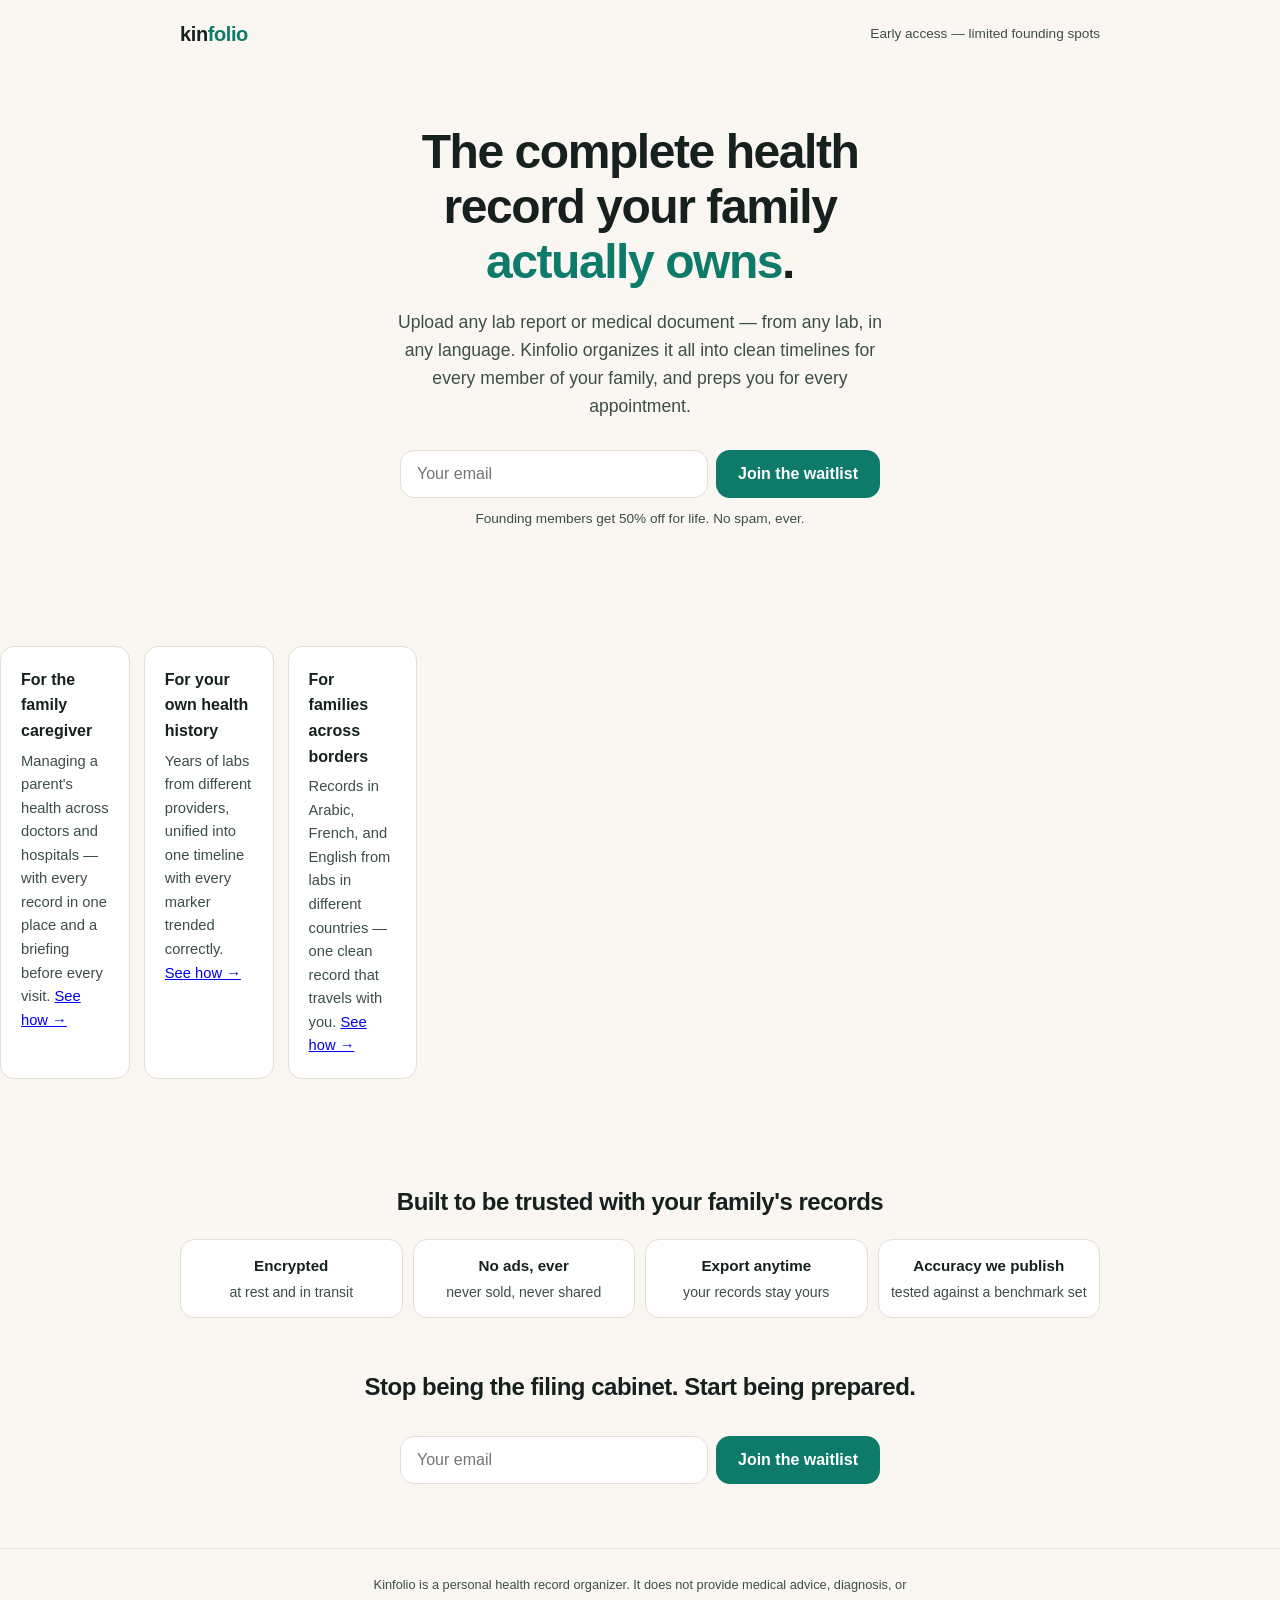
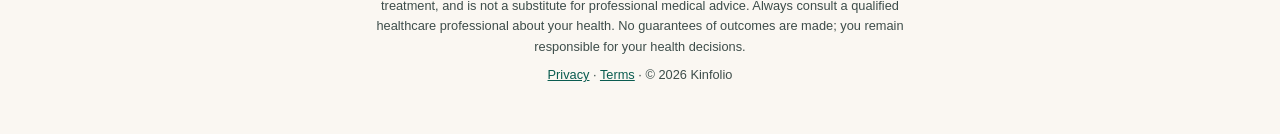
==== index.html @ ed934a29 "feat: Kinfolio validation landing site — 3 framings + owned beacon/waitlist capture Co-Authored-By: " ====
<!DOCTYPE html>
<html lang="en">
<head>
<meta charset="utf-8">
<meta name="viewport" content="width=device-width, initial-scale=1">
<title>Kinfolio — The complete health record your family actually owns</title>
<meta name="description" content="Every lab report, medication, and appointment for your whole family — organized automatically, understood clearly, owned by you.">
<link rel="stylesheet" href="style.css">
</head>
<body data-variant="index">
<header class="site"><div class="wrap">
  <a class="logo" href="index.html">kin<span>folio</span></a>
  <span class="nav-note">Early access — limited founding spots</span>
</div></header>

<section class="hero"><div class="wrap">
  <h1>The complete health record your family <em>actually owns</em>.</h1>
  <p class="sub">Upload any lab report or medical document — from any lab, in any language. Kinfolio organizes it all into clean timelines for every member of your family, and preps you for every appointment.</p>
  <div class="cta-box">
    <form class="cta-form" novalidate>
      <input type="email" required placeholder="Your email">
      <button type="submit">Join the waitlist</button>
    </form>
    <div class="cta-done">You're on the list — we'll be in touch soon.</div>
    <p class="cta-note">Founding members get 50% off for life. No spam, ever.</p>
  </div>
</div></section>

<section class="pains"><div class="wrap pains">
  <div class="pain"><h3>For the family caregiver</h3><p>Managing a parent's health across doctors and hospitals — with every record in one place and a briefing before every visit. <a href="parents.html">See how →</a></p></div>
  <div class="pain"><h3>For your own health history</h3><p>Years of labs from different providers, unified into one timeline with every marker trended correctly. <a href="chronic.html">See how →</a></p></div>
  <div class="pain"><h3>For families across borders</h3><p>Records in Arabic, French, and English from labs in different countries — one clean record that travels with you. <a href="global.html">See how →</a></p></div>
</div></section>

<section class="trust"><div class="wrap">
  <h2>Built to be trusted with your family's records</h2>
  <ul>
    <li><b>Encrypted</b>at rest and in transit</li>
    <li><b>No ads, ever</b>never sold, never shared</li>
    <li><b>Export anytime</b>your records stay yours</li>
    <li><b>Accuracy we publish</b>tested against a benchmark set</li>
  </ul>
</div></section>

<section class="final-cta"><div class="wrap">
  <h2>Stop being the filing cabinet. Start being prepared.</h2>
  <div class="cta-box">
    <form class="cta-form" novalidate>
      <input type="email" required placeholder="Your email">
      <button type="submit">Join the waitlist</button>
    </form>
    <div class="cta-done">You're on the list — we'll be in touch soon.</div>
  </div>
</div></section>

<footer class="site"><div class="wrap">
  <p>Kinfolio is a personal health record organizer. It does not provide medical advice, diagnosis, or treatment, and is not a substitute for professional medical advice. Always consult a qualified healthcare professional about your health. No guarantees of outcomes are made; you remain responsible for your health decisions.</p>
  <p><a href="https://tonic.karamarc.com/privacy">Privacy</a> · <a href="https://tonic.karamarc.com/terms">Terms</a> · © 2026 Kinfolio</p>
</div></footer>
<script src="app.js"></script>
</body>
</html>
---- style.css ----
/* Kinfolio landing — shared styles. System fonts, no external assets. */
:root {
  --ink: #16211f;
  --ink-soft: #3d4d4a;
  --cream: #faf7f2;
  --card: #ffffff;
  --accent: #0e7a6a;
  --accent-deep: #0a5c50;
  --line: #e4ded3;
  --radius: 14px;
}
* { box-sizing: border-box; margin: 0; padding: 0; }
html { scroll-behavior: smooth; }
body {
  font-family: -apple-system, BlinkMacSystemFont, "Segoe UI", Roboto, "Helvetica Neue", Arial, sans-serif;
  background: var(--cream);
  color: var(--ink);
  line-height: 1.6;
  -webkit-font-smoothing: antialiased;
}
.wrap { max-width: 960px; margin: 0 auto; padding: 0 20px; }
header.site { padding: 18px 0; }
header.site .wrap { display: flex; align-items: center; justify-content: space-between; }
.logo { font-weight: 800; font-size: 1.25rem; letter-spacing: -0.02em; color: var(--ink); text-decoration: none; }
.logo span { color: var(--accent); }
.nav-note { font-size: 0.85rem; color: var(--ink-soft); }

.hero { padding: 56px 0 40px; text-align: center; }
.hero h1 { font-size: clamp(1.9rem, 4.6vw, 3rem); line-height: 1.15; letter-spacing: -0.03em; font-weight: 800; max-width: 21ch; margin: 0 auto; }
.hero h1 em { color: var(--accent); font-style: normal; }
.hero .sub { margin: 18px auto 0; max-width: 52ch; color: var(--ink-soft); font-size: 1.1rem; }
.hero .ar { display: block; margin-top: 10px; font-size: 1.15rem; color: var(--accent-deep); direction: rtl; }

.cta-box { margin: 30px auto 8px; max-width: 480px; }
.cta-form { display: flex; gap: 8px; }
.cta-form input[type="email"] {
  flex: 1; padding: 14px 16px; font-size: 1rem; border: 1px solid var(--line);
  border-radius: var(--radius); background: var(--card); color: var(--ink); min-width: 0;
}
.cta-form button {
  padding: 14px 22px; font-size: 1rem; font-weight: 700; border: 0; cursor: pointer;
  border-radius: var(--radius); background: var(--accent); color: #fff; white-space: nowrap;
}
.cta-form button:hover { background: var(--accent-deep); }
.cta-note { margin-top: 10px; font-size: 0.85rem; color: var(--ink-soft); }
.cta-done { display: none; padding: 14px; border-radius: var(--radius); background: #e8f4f1; color: var(--accent-deep); font-weight: 600; }

.pains { padding: 34px 0; display: grid; gap: 14px; grid-template-columns: repeat(3, 1fr); }
.pain { background: var(--card); border: 1px solid var(--line); border-radius: var(--radius); padding: 20px; }
.pain h3 { font-size: 1rem; margin-bottom: 6px; }
.pain p { font-size: 0.92rem; color: var(--ink-soft); }

.steps { padding: 30px 0 8px; }
.steps h2, .trust h2, .faq h2 { font-size: 1.5rem; letter-spacing: -0.02em; margin-bottom: 18px; text-align: center; }
.steps ol { list-style: none; display: grid; gap: 14px; grid-template-columns: repeat(3, 1fr); counter-reset: s; }
.steps li { background: var(--card); border: 1px solid var(--line); border-radius: var(--radius); padding: 20px; counter-increment: s; }
.steps li::before { content: counter(s); display: inline-flex; width: 28px; height: 28px; align-items: center; justify-content: center; border-radius: 50%; background: var(--accent); color: #fff; font-weight: 700; margin-bottom: 10px; }
.steps li strong { display: block; margin-bottom: 4px; }
.steps li span { font-size: 0.92rem; color: var(--ink-soft); }

.trust { padding: 36px 0 10px; }
.trust ul { display: grid; gap: 10px; grid-template-columns: repeat(4, 1fr); list-style: none; text-align: center; }
.trust li { background: var(--card); border: 1px solid var(--line); border-radius: var(--radius); padding: 14px 10px; font-size: 0.88rem; color: var(--ink-soft); }
.trust li b { display: block; color: var(--ink); font-size: 0.95rem; margin-bottom: 2px; }

.faq { padding: 36px 0 8px; max-width: 720px; margin: 0 auto; }
.faq details { background: var(--card); border: 1px solid var(--line); border-radius: var(--radius); padding: 14px 18px; margin-bottom: 10px; }
.faq summary { font-weight: 600; cursor: pointer; }
.faq p { margin-top: 8px; font-size: 0.95rem; color: var(--ink-soft); }

.final-cta { padding: 40px 0 56px; text-align: center; }
.final-cta h2 { font-size: 1.5rem; margin-bottom: 16px; letter-spacing: -0.02em; }

footer.site { border-top: 1px solid var(--line); padding: 26px 0 40px; font-size: 0.8rem; color: var(--ink-soft); }
footer.site p { max-width: 76ch; margin: 0 auto 8px; text-align: center; }
footer.site a { color: var(--accent-deep); }

@media (max-width: 720px) {
  .pains, .steps ol { grid-template-columns: 1fr; }
  .trust ul { grid-template-columns: repeat(2, 1fr); }
  .cta-form { flex-direction: column; }
}
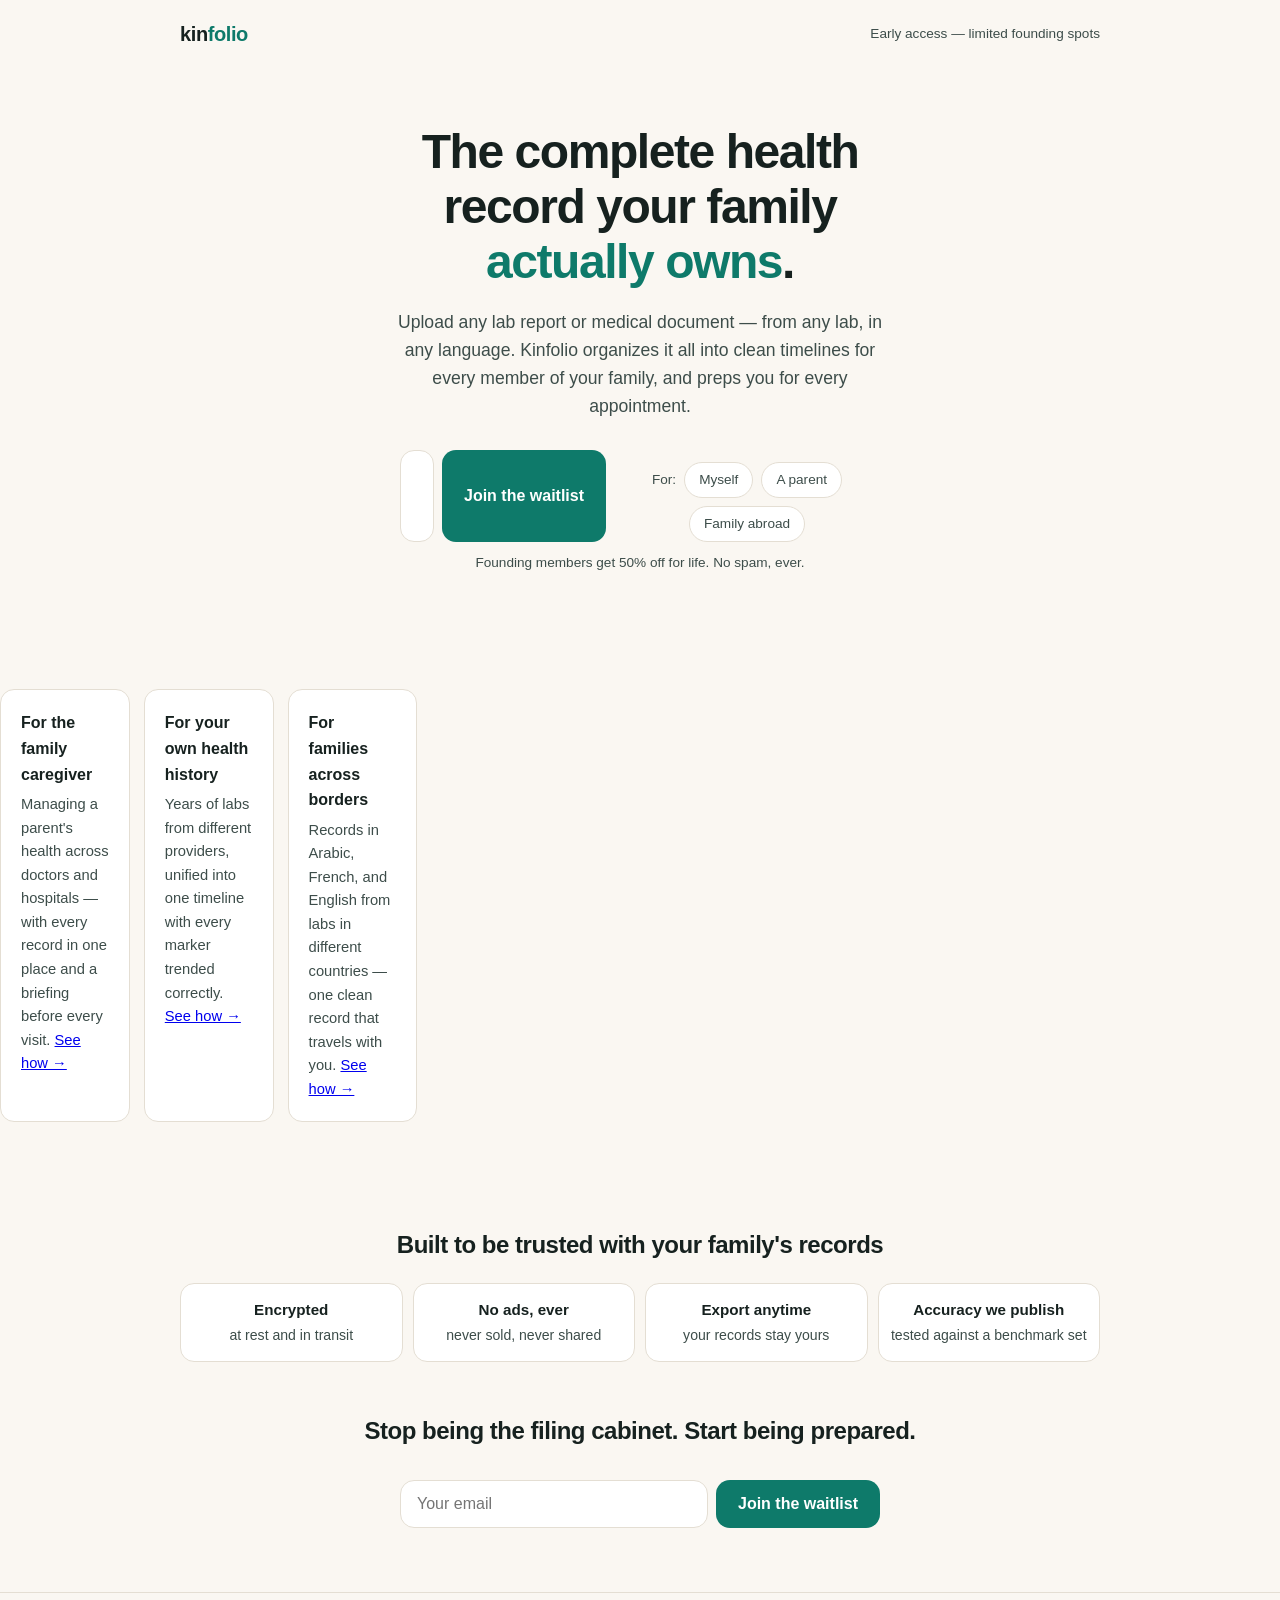
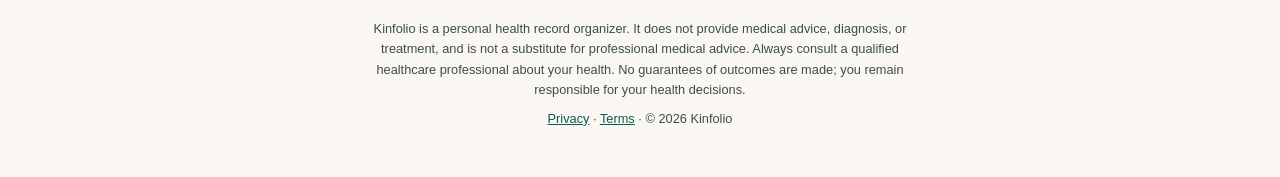
==== commit 24bd95df: "feat: optional who-is-this-for chips on hero waitlist form Co-Authored-By: Claude Fable 5 <noreply@a" ====
--- a/index.html
+++ b/index.html
@@ -20,7 +20,13 @@
     <form class="cta-form" novalidate>
       <input type="email" required placeholder="Your email">
       <button type="submit">Join the waitlist</button>
-    </form>
+          <div class="who-row" role="radiogroup" aria-label="Who is this for?">
+        <span class="who-label">For:</span>
+        <label class="chip"><input type="radio" name="kf-who" value="myself"><span>Myself</span></label>
+        <label class="chip"><input type="radio" name="kf-who" value="parent"><span>A parent</span></label>
+        <label class="chip"><input type="radio" name="kf-who" value="family-abroad"><span>Family abroad</span></label>
+      </div>
+</form>
     <div class="cta-done">You're on the list — we'll be in touch soon.</div>
     <p class="cta-note">Founding members get 50% off for life. No spam, ever.</p>
   </div>
--- a/style.css
+++ b/style.css
@@ -80,3 +80,9 @@
   .trust ul { grid-template-columns: repeat(2, 1fr); }
   .cta-form { flex-direction: column; }
 }
+
+.who-row { display: flex; gap: 8px; align-items: center; justify-content: center; margin-top: 12px; flex-wrap: wrap; width: 100%; }
+.who-label { font-size: 0.85rem; color: var(--ink-soft); }
+.chip input { position: absolute; opacity: 0; }
+.chip span { display: inline-block; padding: 6px 14px; border: 1px solid var(--line); border-radius: 999px; background: var(--card); font-size: 0.85rem; color: var(--ink-soft); cursor: pointer; }
+.chip input:checked + span { background: var(--accent); border-color: var(--accent); color: #fff; }
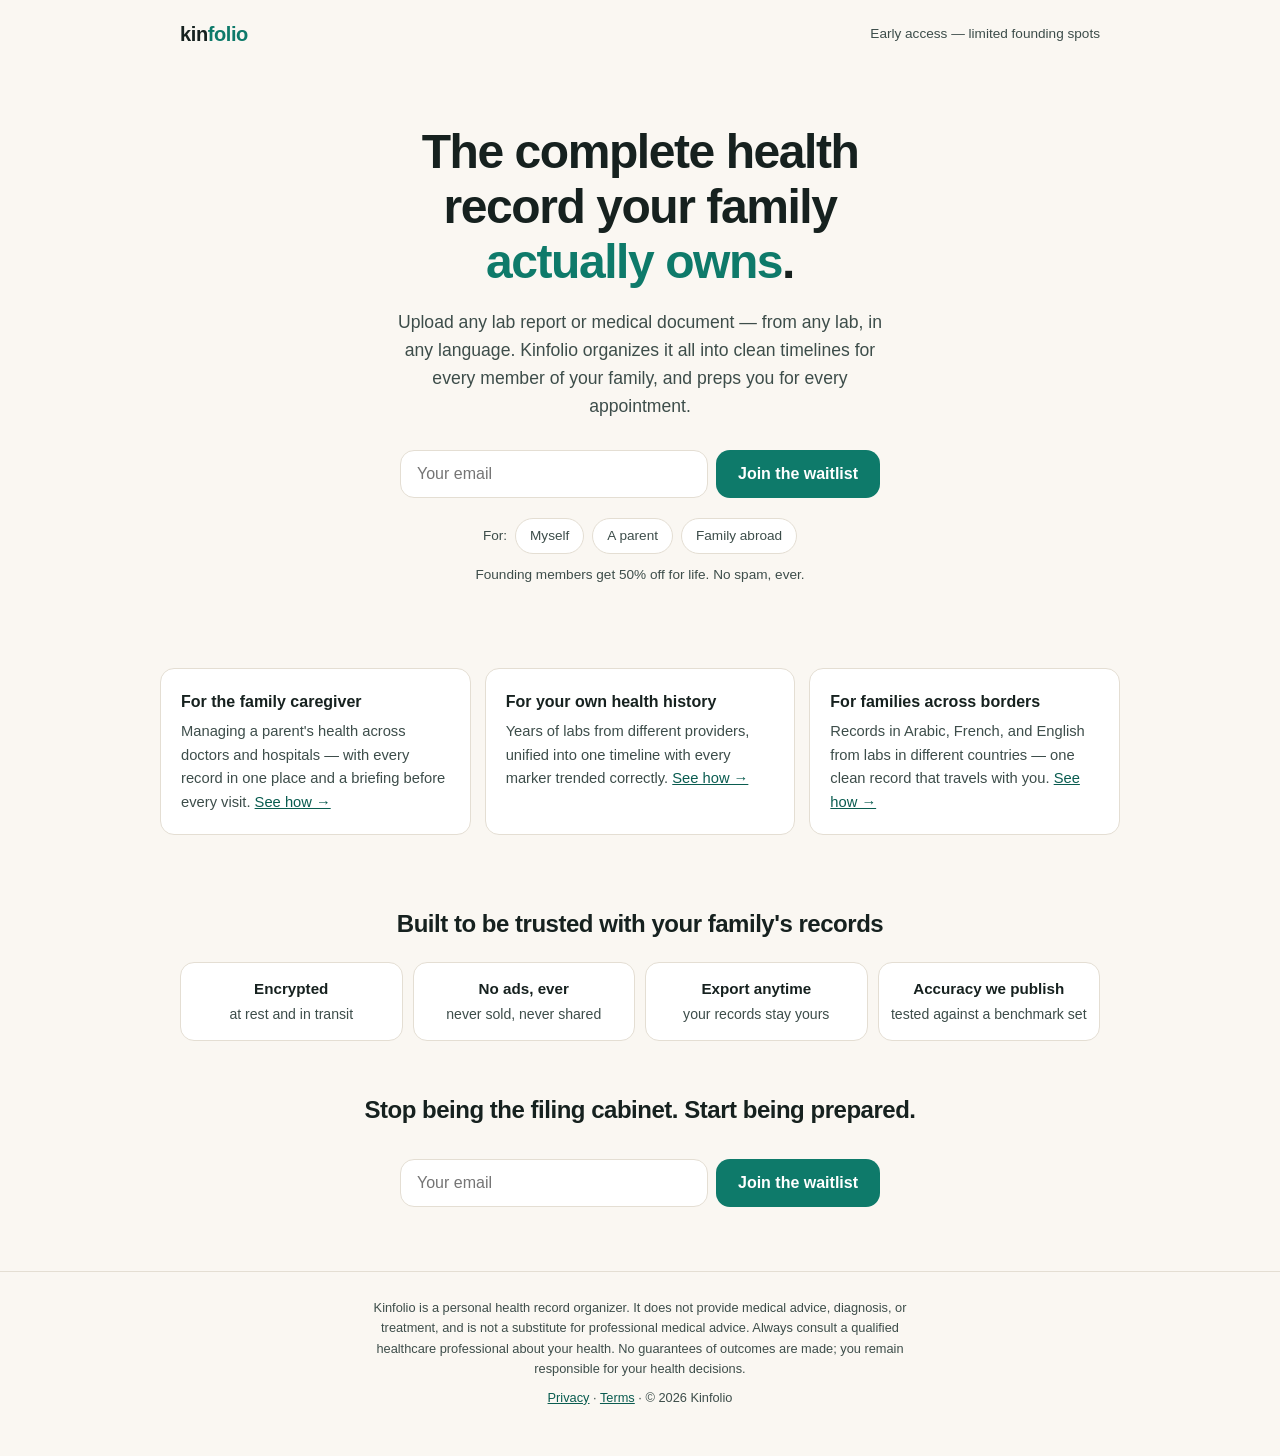
==== commit c8e7686d: "fix: pains grid was nested inside itself (duplicate class on section) — cards squeezed into 1/3 widt" ====
--- a/index.html
+++ b/index.html
@@ -32,7 +32,7 @@
   </div>
 </div></section>
 
-<section class="pains"><div class="wrap pains">
+<section><div class="wrap pains">
   <div class="pain"><h3>For the family caregiver</h3><p>Managing a parent's health across doctors and hospitals — with every record in one place and a briefing before every visit. <a href="parents.html">See how →</a></p></div>
   <div class="pain"><h3>For your own health history</h3><p>Years of labs from different providers, unified into one timeline with every marker trended correctly. <a href="chronic.html">See how →</a></p></div>
   <div class="pain"><h3>For families across borders</h3><p>Records in Arabic, French, and English from labs in different countries — one clean record that travels with you. <a href="global.html">See how →</a></p></div>
--- a/style.css
+++ b/style.css
@@ -32,7 +32,7 @@
 .hero .ar { display: block; margin-top: 10px; font-size: 1.15rem; color: var(--accent-deep); direction: rtl; }
 
 .cta-box { margin: 30px auto 8px; max-width: 480px; }
-.cta-form { display: flex; gap: 8px; }
+.cta-form { display: flex; gap: 8px; flex-wrap: wrap; }
 .cta-form input[type="email"] {
   flex: 1; padding: 14px 16px; font-size: 1rem; border: 1px solid var(--line);
   border-radius: var(--radius); background: var(--card); color: var(--ink); min-width: 0;
@@ -86,3 +86,4 @@
 .chip input { position: absolute; opacity: 0; }
 .chip span { display: inline-block; padding: 6px 14px; border: 1px solid var(--line); border-radius: 999px; background: var(--card); font-size: 0.85rem; color: var(--ink-soft); cursor: pointer; }
 .chip input:checked + span { background: var(--accent); border-color: var(--accent); color: #fff; }
+.pain a { color: var(--accent-deep); }
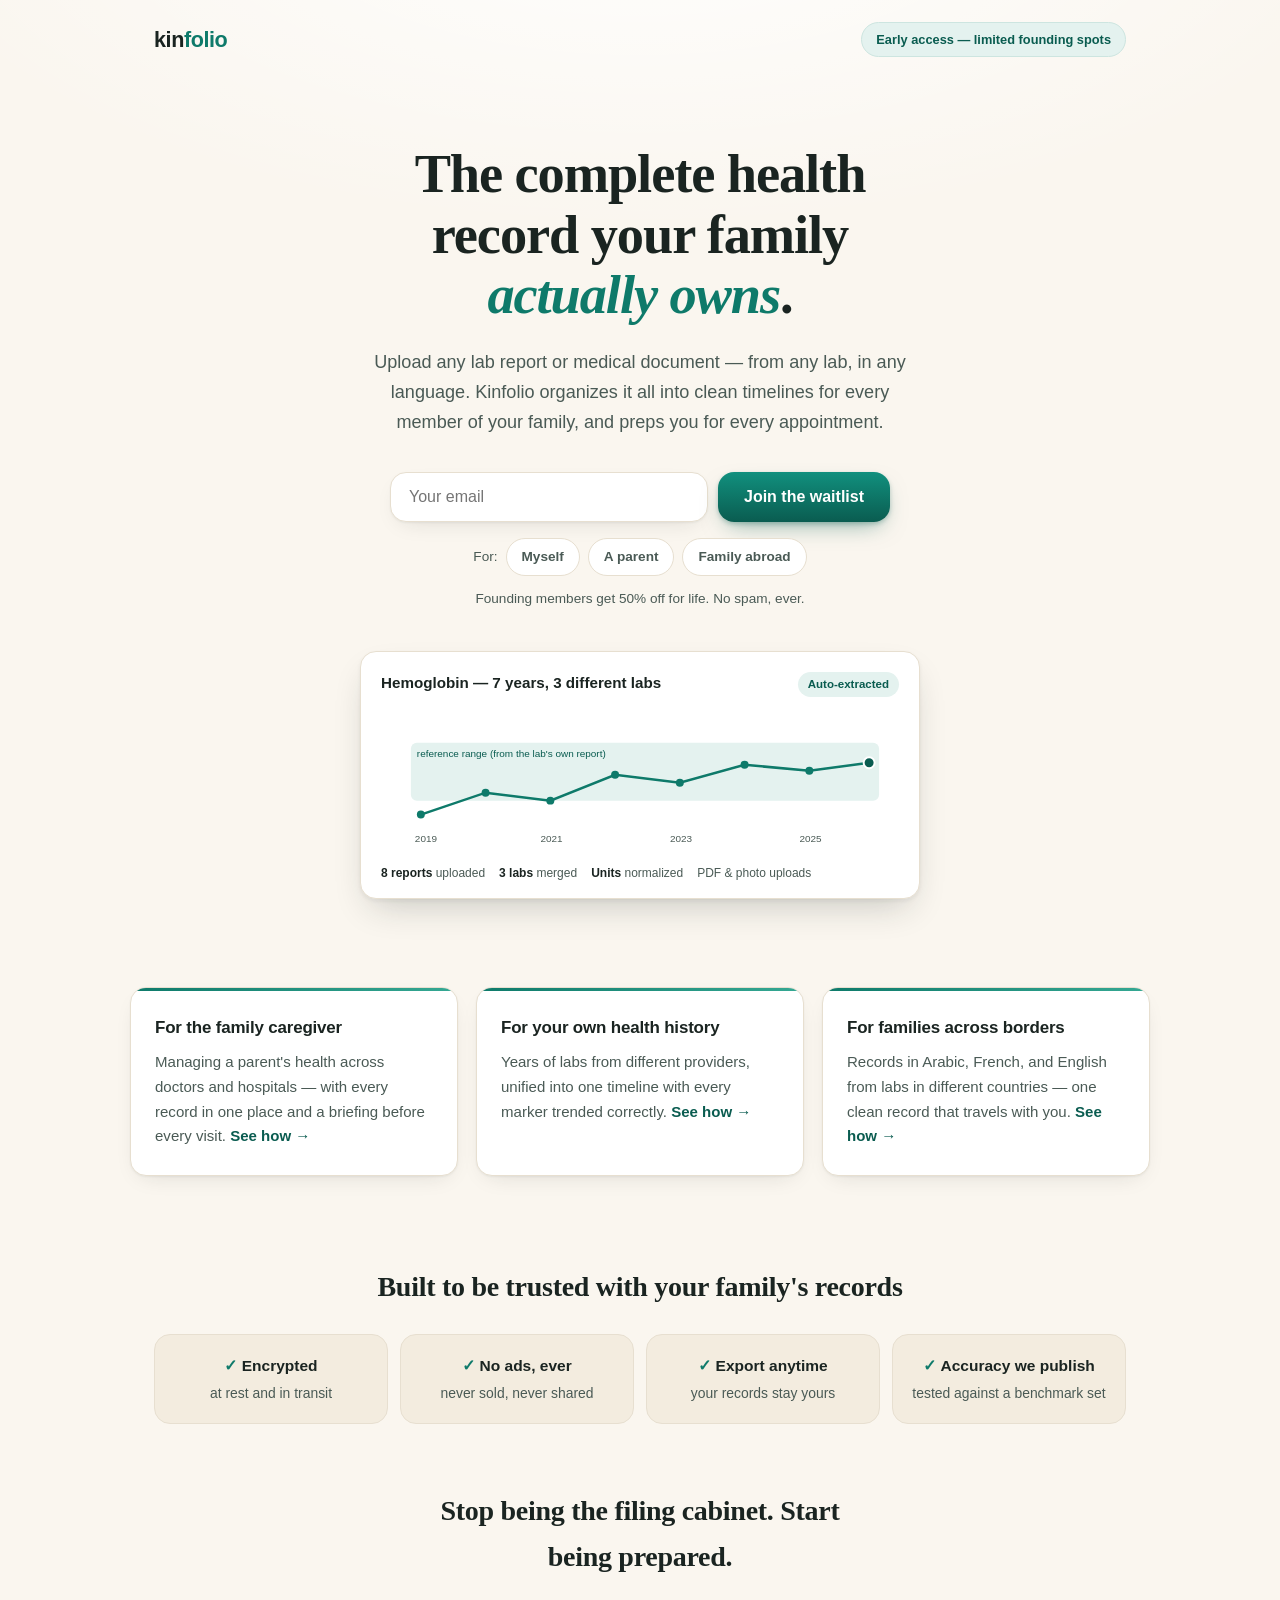
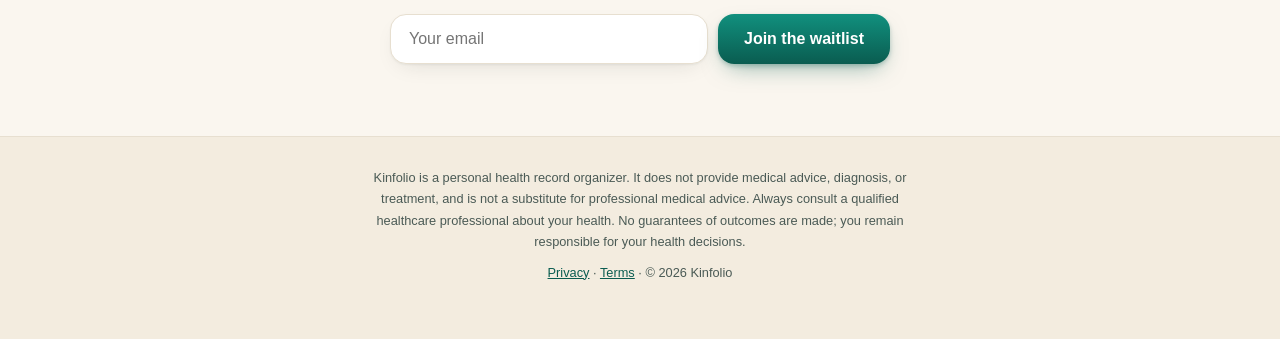
==== commit e86478c5: "feat: design polish — editorial serif display, card depth/hover, gradient CTA, hero trend-chart mock" ====
--- a/index.html
+++ b/index.html
@@ -30,6 +30,23 @@
     <div class="cta-done">You're on the list — we'll be in touch soon.</div>
     <p class="cta-note">Founding members get 50% off for life. No spam, ever.</p>
   </div>
+  <figure class="mock" aria-label="Example: a lab marker trended over time">
+    <div class="mock-head"><span class="mock-title">Hemoglobin — 7 years, 3 different labs</span><span class="mock-tag">Auto-extracted</span></div>
+    <svg viewBox="0 0 520 150" role="img" aria-hidden="true">
+      <rect x="30" y="38" width="470" height="58" rx="6" fill="#e4f2ef"/>
+      <text x="36" y="52" font-size="10" fill="#0a5c50">reference range (from the lab's own report)</text>
+      <polyline points="40,110 105,88 170,96 235,70 300,78 365,60 430,66 490,58" fill="none" stroke="#0e7a6a" stroke-width="2.5" stroke-linecap="round"/>
+      <g fill="#0e7a6a">
+        <circle cx="40" cy="110" r="4"/><circle cx="105" cy="88" r="4"/><circle cx="170" cy="96" r="4"/><circle cx="235" cy="70" r="4"/><circle cx="300" cy="78" r="4"/><circle cx="365" cy="60" r="4"/><circle cx="430" cy="66" r="4"/>
+      </g>
+      <circle cx="490" cy="58" r="5.5" fill="#0a5c50" stroke="#fff" stroke-width="2"/>
+      <g font-size="10" fill="#4a5a55">
+        <text x="34" y="138">2019</text><text x="160" y="138">2021</text><text x="290" y="138">2023</text><text x="420" y="138">2025</text>
+      </g>
+    </svg>
+    <figcaption class="mock-foot"><span><b>8 reports</b> uploaded</span><span><b>3 labs</b> merged</span><span><b>Units</b> normalized</span><span>PDF &amp; photo uploads</span></figcaption>
+  </figure>
+
 </div></section>
 
 <section><div class="wrap pains">
--- a/style.css
+++ b/style.css
@@ -1,89 +1,167 @@
 /* Kinfolio landing — shared styles. System fonts, no external assets. */
 :root {
-  --ink: #16211f;
-  --ink-soft: #3d4d4a;
-  --cream: #faf7f2;
+  --ink: #1a2421;
+  --ink-soft: #4a5a55;
+  --cream: #faf6ef;
+  --cream-deep: #f3ecdf;
   --card: #ffffff;
   --accent: #0e7a6a;
   --accent-deep: #0a5c50;
-  --line: #e4ded3;
-  --radius: 14px;
+  --accent-soft: #e4f2ef;
+  --gold: #c9a227;
+  --line: #e7dfd0;
+  --radius: 16px;
+  --shadow: 0 1px 2px rgba(26, 36, 33, 0.05), 0 8px 24px -12px rgba(26, 36, 33, 0.18);
+  --shadow-lift: 0 2px 4px rgba(26, 36, 33, 0.06), 0 16px 36px -12px rgba(26, 36, 33, 0.24);
 }
 * { box-sizing: border-box; margin: 0; padding: 0; }
 html { scroll-behavior: smooth; }
 body {
   font-family: -apple-system, BlinkMacSystemFont, "Segoe UI", Roboto, "Helvetica Neue", Arial, sans-serif;
-  background: var(--cream);
+  background:
+    radial-gradient(1100px 500px at 50% -120px, #ffffff 0%, rgba(255,255,255,0) 70%),
+    var(--cream);
   color: var(--ink);
-  line-height: 1.6;
+  line-height: 1.65;
   -webkit-font-smoothing: antialiased;
 }
-.wrap { max-width: 960px; margin: 0 auto; padding: 0 20px; }
-header.site { padding: 18px 0; }
-header.site .wrap { display: flex; align-items: center; justify-content: space-between; }
-.logo { font-weight: 800; font-size: 1.25rem; letter-spacing: -0.02em; color: var(--ink); text-decoration: none; }
+.wrap { max-width: 1020px; margin: 0 auto; padding: 0 24px; }
+
+/* ---------- header ---------- */
+header.site { padding: 22px 0; }
+header.site .wrap { display: flex; align-items: center; justify-content: space-between; gap: 12px; }
+.logo { font-weight: 800; font-size: 1.35rem; letter-spacing: -0.02em; color: var(--ink); text-decoration: none; }
 .logo span { color: var(--accent); }
-.nav-note { font-size: 0.85rem; color: var(--ink-soft); }
+.nav-note {
+  font-size: 0.8rem; font-weight: 600; color: var(--accent-deep);
+  background: var(--accent-soft); border: 1px solid #cde5e0;
+  padding: 6px 14px; border-radius: 999px; white-space: nowrap;
+}
 
-.hero { padding: 56px 0 40px; text-align: center; }
-.hero h1 { font-size: clamp(1.9rem, 4.6vw, 3rem); line-height: 1.15; letter-spacing: -0.03em; font-weight: 800; max-width: 21ch; margin: 0 auto; }
-.hero h1 em { color: var(--accent); font-style: normal; }
-.hero .sub { margin: 18px auto 0; max-width: 52ch; color: var(--ink-soft); font-size: 1.1rem; }
-.hero .ar { display: block; margin-top: 10px; font-size: 1.15rem; color: var(--accent-deep); direction: rtl; }
+/* ---------- hero ---------- */
+.hero { padding: 64px 0 44px; text-align: center; }
+.hero h1 {
+  font-family: ui-serif, Georgia, "Times New Roman", serif;
+  font-size: clamp(2.1rem, 5vw, 3.4rem);
+  line-height: 1.12; letter-spacing: -0.02em; font-weight: 700;
+  max-width: 22ch; margin: 0 auto;
+}
+.hero h1 em { color: var(--accent); font-style: italic; }
+.hero .sub { margin: 22px auto 0; max-width: 54ch; color: var(--ink-soft); font-size: 1.13rem; }
+.hero .ar { display: block; margin-top: 12px; font-size: 1.2rem; color: var(--accent-deep); direction: rtl; font-weight: 600; }
 
-.cta-box { margin: 30px auto 8px; max-width: 480px; }
-.cta-form { display: flex; gap: 8px; flex-wrap: wrap; }
+/* hero product mock */
+.mock { max-width: 560px; margin: 40px auto 0; background: var(--card); border: 1px solid var(--line); border-radius: var(--radius); box-shadow: var(--shadow-lift); padding: 18px 20px 14px; text-align: left; }
+.mock-head { display: flex; justify-content: space-between; align-items: baseline; margin-bottom: 8px; }
+.mock-title { font-weight: 700; font-size: 0.95rem; }
+.mock-tag { font-size: 0.72rem; font-weight: 700; color: var(--accent-deep); background: var(--accent-soft); padding: 3px 10px; border-radius: 999px; }
+.mock svg { width: 100%; height: auto; display: block; }
+.mock-foot { display: flex; gap: 14px; margin-top: 10px; font-size: 0.75rem; color: var(--ink-soft); flex-wrap: wrap; }
+.mock-foot b { color: var(--ink); font-weight: 600; }
+
+/* ---------- CTA ---------- */
+.cta-box { margin: 34px auto 8px; max-width: 500px; }
+.cta-form { display: flex; gap: 10px; flex-wrap: wrap; }
 .cta-form input[type="email"] {
-  flex: 1; padding: 14px 16px; font-size: 1rem; border: 1px solid var(--line);
+  flex: 1; padding: 15px 18px; font-size: 1rem; border: 1.5px solid var(--line);
   border-radius: var(--radius); background: var(--card); color: var(--ink); min-width: 0;
+  box-shadow: var(--shadow); transition: border-color 0.15s ease;
 }
+.cta-form input[type="email"]:focus { outline: none; border-color: var(--accent); }
 .cta-form button {
-  padding: 14px 22px; font-size: 1rem; font-weight: 700; border: 0; cursor: pointer;
-  border-radius: var(--radius); background: var(--accent); color: #fff; white-space: nowrap;
+  padding: 15px 26px; font-size: 1rem; font-weight: 700; border: 0; cursor: pointer;
+  border-radius: var(--radius); color: #fff; white-space: nowrap;
+  background: linear-gradient(180deg, #11907e 0%, var(--accent-deep) 100%);
+  box-shadow: 0 2px 4px rgba(10, 92, 80, 0.25), 0 10px 24px -10px rgba(10, 92, 80, 0.55);
+  transition: transform 0.12s ease, box-shadow 0.12s ease;
 }
-.cta-form button:hover { background: var(--accent-deep); }
-.cta-note { margin-top: 10px; font-size: 0.85rem; color: var(--ink-soft); }
-.cta-done { display: none; padding: 14px; border-radius: var(--radius); background: #e8f4f1; color: var(--accent-deep); font-weight: 600; }
+.cta-form button:hover { transform: translateY(-1px); box-shadow: 0 4px 8px rgba(10, 92, 80, 0.28), 0 14px 30px -10px rgba(10, 92, 80, 0.6); }
+.cta-form button:active { transform: translateY(0); }
+.cta-note { margin-top: 12px; font-size: 0.85rem; color: var(--ink-soft); }
+.cta-done { display: none; padding: 16px; border-radius: var(--radius); background: var(--accent-soft); border: 1px solid #cde5e0; color: var(--accent-deep); font-weight: 600; }
 
-.pains { padding: 34px 0; display: grid; gap: 14px; grid-template-columns: repeat(3, 1fr); }
-.pain { background: var(--card); border: 1px solid var(--line); border-radius: var(--radius); padding: 20px; }
-.pain h3 { font-size: 1rem; margin-bottom: 6px; }
-.pain p { font-size: 0.92rem; color: var(--ink-soft); }
+.who-row { display: flex; gap: 8px; align-items: center; justify-content: center; margin-top: 6px; flex-wrap: wrap; width: 100%; }
+.who-label { font-size: 0.85rem; color: var(--ink-soft); }
+.chip input { position: absolute; opacity: 0; }
+.chip span {
+  display: inline-block; padding: 7px 15px; border: 1.5px solid var(--line); border-radius: 999px;
+  background: var(--card); font-size: 0.85rem; font-weight: 600; color: var(--ink-soft); cursor: pointer;
+  transition: all 0.12s ease;
+}
+.chip span:hover { border-color: var(--accent); color: var(--accent-deep); }
+.chip input:checked + span { background: var(--accent); border-color: var(--accent); color: #fff; }
+.chip input:focus-visible + span { outline: 2px solid var(--accent); outline-offset: 2px; }
 
-.steps { padding: 30px 0 8px; }
-.steps h2, .trust h2, .faq h2 { font-size: 1.5rem; letter-spacing: -0.02em; margin-bottom: 18px; text-align: center; }
-.steps ol { list-style: none; display: grid; gap: 14px; grid-template-columns: repeat(3, 1fr); counter-reset: s; }
-.steps li { background: var(--card); border: 1px solid var(--line); border-radius: var(--radius); padding: 20px; counter-increment: s; }
-.steps li::before { content: counter(s); display: inline-flex; width: 28px; height: 28px; align-items: center; justify-content: center; border-radius: 50%; background: var(--accent); color: #fff; font-weight: 700; margin-bottom: 10px; }
-.steps li strong { display: block; margin-bottom: 4px; }
-.steps li span { font-size: 0.92rem; color: var(--ink-soft); }
+/* ---------- pain cards ---------- */
+.pains { padding: 44px 0; display: grid; gap: 18px; grid-template-columns: repeat(3, 1fr); }
+.pain {
+  background: var(--card); border: 1px solid var(--line); border-radius: var(--radius);
+  padding: 26px 24px; box-shadow: var(--shadow); position: relative; overflow: hidden;
+  transition: transform 0.15s ease, box-shadow 0.15s ease;
+}
+.pain::before { content: ""; position: absolute; top: 0; left: 0; right: 0; height: 3px; background: linear-gradient(90deg, var(--accent), #35a893); }
+.pain:hover { transform: translateY(-2px); box-shadow: var(--shadow-lift); }
+.pain h3 { font-size: 1.06rem; margin-bottom: 8px; letter-spacing: -0.01em; }
+.pain p { font-size: 0.94rem; color: var(--ink-soft); }
+.pain a { color: var(--accent-deep); font-weight: 600; text-decoration: none; }
+.pain a:hover { text-decoration: underline; }
 
-.trust { padding: 36px 0 10px; }
-.trust ul { display: grid; gap: 10px; grid-template-columns: repeat(4, 1fr); list-style: none; text-align: center; }
-.trust li { background: var(--card); border: 1px solid var(--line); border-radius: var(--radius); padding: 14px 10px; font-size: 0.88rem; color: var(--ink-soft); }
-.trust li b { display: block; color: var(--ink); font-size: 0.95rem; margin-bottom: 2px; }
+/* ---------- steps ---------- */
+.steps { padding: 36px 0 10px; }
+.steps h2, .trust h2, .faq h2 {
+  font-family: ui-serif, Georgia, "Times New Roman", serif;
+  font-size: 1.75rem; letter-spacing: -0.01em; margin-bottom: 24px; text-align: center; font-weight: 700;
+}
+.steps ol { list-style: none; display: grid; gap: 18px; grid-template-columns: repeat(3, 1fr); counter-reset: s; }
+.steps li {
+  background: var(--card); border: 1px solid var(--line); border-radius: var(--radius);
+  padding: 26px 24px; counter-increment: s; box-shadow: var(--shadow);
+}
+.steps li::before {
+  content: counter(s); display: inline-flex; width: 32px; height: 32px; align-items: center; justify-content: center;
+  border-radius: 50%; background: linear-gradient(180deg, #11907e, var(--accent-deep)); color: #fff; font-weight: 700; margin-bottom: 12px;
+  box-shadow: 0 4px 10px -3px rgba(10, 92, 80, 0.5);
+}
+.steps li strong { display: block; margin-bottom: 5px; font-size: 1.02rem; }
+.steps li span { font-size: 0.94rem; color: var(--ink-soft); }
 
-.faq { padding: 36px 0 8px; max-width: 720px; margin: 0 auto; }
-.faq details { background: var(--card); border: 1px solid var(--line); border-radius: var(--radius); padding: 14px 18px; margin-bottom: 10px; }
-.faq summary { font-weight: 600; cursor: pointer; }
-.faq p { margin-top: 8px; font-size: 0.95rem; color: var(--ink-soft); }
+/* ---------- trust ---------- */
+.trust { padding: 44px 0 12px; }
+.trust ul { display: grid; gap: 12px; grid-template-columns: repeat(4, 1fr); list-style: none; text-align: center; }
+.trust li {
+  background: var(--cream-deep); border: 1px solid var(--line); border-radius: var(--radius);
+  padding: 18px 12px; font-size: 0.87rem; color: var(--ink-soft);
+}
+.trust li b { display: block; color: var(--ink); font-size: 0.97rem; margin-bottom: 3px; }
+.trust li b::before { content: "✓  "; color: var(--accent); font-weight: 800; }
 
-.final-cta { padding: 40px 0 56px; text-align: center; }
-.final-cta h2 { font-size: 1.5rem; margin-bottom: 16px; letter-spacing: -0.02em; }
+/* ---------- faq ---------- */
+.faq { padding: 44px 0 10px; max-width: 760px; margin: 0 auto; }
+.faq details {
+  background: var(--card); border: 1px solid var(--line); border-radius: var(--radius);
+  padding: 16px 20px; margin-bottom: 12px; box-shadow: var(--shadow);
+}
+.faq summary { font-weight: 650; cursor: pointer; }
+.faq summary::marker { color: var(--accent); }
+.faq p { margin-top: 10px; font-size: 0.96rem; color: var(--ink-soft); }
 
-footer.site { border-top: 1px solid var(--line); padding: 26px 0 40px; font-size: 0.8rem; color: var(--ink-soft); }
-footer.site p { max-width: 76ch; margin: 0 auto 8px; text-align: center; }
+/* ---------- final CTA ---------- */
+.final-cta { padding: 52px 0 64px; text-align: center; }
+.final-cta h2 {
+  font-family: ui-serif, Georgia, "Times New Roman", serif;
+  font-size: 1.75rem; margin-bottom: 20px; letter-spacing: -0.01em; font-weight: 700;
+  max-width: 30ch; margin-left: auto; margin-right: auto;
+}
+
+/* ---------- footer ---------- */
+footer.site { border-top: 1px solid var(--line); padding: 30px 0 46px; font-size: 0.8rem; color: var(--ink-soft); background: var(--cream-deep); }
+footer.site p { max-width: 78ch; margin: 0 auto 10px; text-align: center; }
 footer.site a { color: var(--accent-deep); }
 
-@media (max-width: 720px) {
+@media (max-width: 760px) {
   .pains, .steps ol { grid-template-columns: 1fr; }
   .trust ul { grid-template-columns: repeat(2, 1fr); }
   .cta-form { flex-direction: column; }
+  .hero { padding: 44px 0 36px; }
+  .nav-note { display: none; }
 }
-
-.who-row { display: flex; gap: 8px; align-items: center; justify-content: center; margin-top: 12px; flex-wrap: wrap; width: 100%; }
-.who-label { font-size: 0.85rem; color: var(--ink-soft); }
-.chip input { position: absolute; opacity: 0; }
-.chip span { display: inline-block; padding: 6px 14px; border: 1px solid var(--line); border-radius: 999px; background: var(--card); font-size: 0.85rem; color: var(--ink-soft); cursor: pointer; }
-.chip input:checked + span { background: var(--accent); border-color: var(--accent); color: #fff; }
-.pain a { color: var(--accent-deep); }
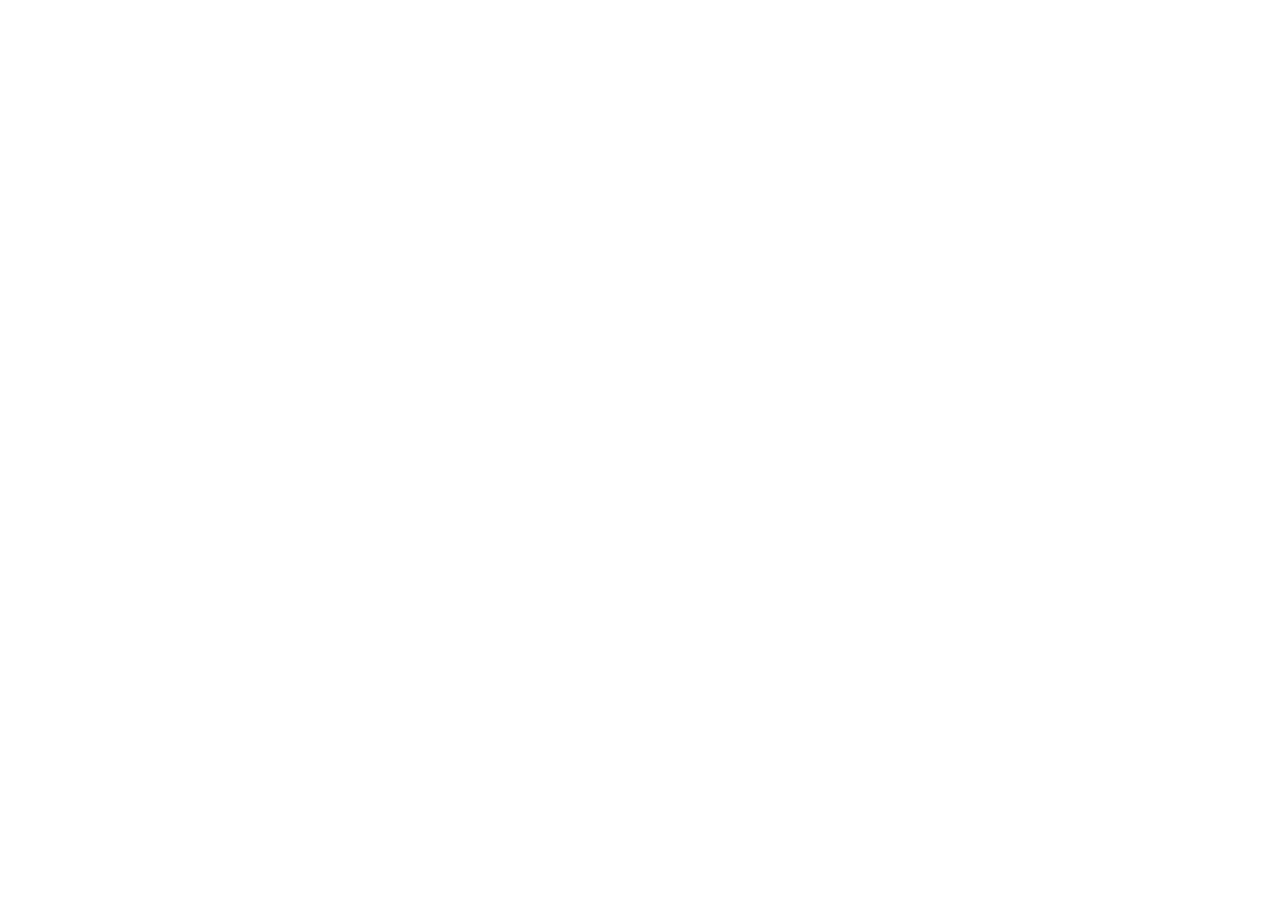
==== commit a2242e10: "Give the www stub a link-preview card Preview scrapers (WhatsApp, iMessage, Slack) do not follow the" ====
--- a/index.html
+++ b/index.html
@@ -3,83 +3,37 @@
 <head>
 <meta charset="utf-8">
 <meta name="viewport" content="width=device-width, initial-scale=1">
-<title>Kinfolio — The complete health record your family actually owns</title>
-<meta name="description" content="Every lab report, medication, and appointment for your whole family — organized automatically, understood clearly, owned by you.">
-<link rel="stylesheet" href="style.css">
+<title>Kinfolio</title>
+<link rel="canonical" href="https://kinfolio.health/landing/">
+<meta name="robots" content="noindex">
+<!-- Link-preview scrapers (WhatsApp, iMessage, Slack) do NOT follow the
+     meta-refresh below — they render whatever this stub declares. Without
+     these tags a shared www link previews as a bare title and no image, so
+     the stub carries the apex site's card. -->
+<meta property="og:type" content="website">
+<meta property="og:url" content="https://kinfolio.health/landing/">
+<meta property="og:site_name" content="Kinfolio">
+<meta property="og:title" content="Kinfolio — The complete health record your family actually owns">
+<meta property="og:description" content="Every lab report, medication, and appointment for your whole family — organized automatically, understood clearly, owned by you.">
+<meta property="og:image" content="https://kinfolio.health/og-cover.png">
+<meta property="og:image:type" content="image/png">
+<meta property="og:image:width" content="1200">
+<meta property="og:image:height" content="630">
+<meta property="og:image:alt" content="A Kinfolio health record: one lab marker trended across seven years and three labs.">
+<meta name="twitter:card" content="summary_large_image">
+<meta name="twitter:title" content="Kinfolio — The complete health record your family actually owns">
+<meta name="twitter:description" content="Every lab report, medication, and appointment for your whole family — organized automatically, understood clearly, owned by you.">
+<meta name="twitter:image" content="https://kinfolio.health/og-cover.png">
+<meta http-equiv="refresh" content="0; url=https://kinfolio.health/landing/">
+<script src="redirect.js"></script>
+<style>
+  body { font-family: -apple-system, BlinkMacSystemFont, "Segoe UI", Roboto, sans-serif;
+         background: #faf8f5; color: #2b2b2b; display: grid; place-items: center;
+         min-height: 100vh; margin: 0; padding: 16px; text-align: center; }
+  a { color: #35618f; }
+</style>
 </head>
-<body data-variant="index">
-<header class="site"><div class="wrap">
-  <a class="logo" href="index.html">kin<span>folio</span></a>
-  <span class="nav-note">Early access — limited founding spots</span>
-</div></header>
-
-<section class="hero"><div class="wrap">
-  <h1>The complete health record your family <em>actually owns</em>.</h1>
-  <p class="sub">Upload any lab report or medical document — from any lab, in any language. Kinfolio organizes it all into clean timelines for every member of your family, and preps you for every appointment.</p>
-  <div class="cta-box">
-    <form class="cta-form" novalidate>
-      <input type="email" required placeholder="Your email">
-      <button type="submit">Join the waitlist</button>
-          <div class="who-row" role="radiogroup" aria-label="Who is this for?">
-        <span class="who-label">For:</span>
-        <label class="chip"><input type="radio" name="kf-who" value="myself"><span>Myself</span></label>
-        <label class="chip"><input type="radio" name="kf-who" value="parent"><span>A parent</span></label>
-        <label class="chip"><input type="radio" name="kf-who" value="family-abroad"><span>Family abroad</span></label>
-      </div>
-</form>
-    <div class="cta-done">You're on the list — we'll be in touch soon.</div>
-    <p class="cta-note">Founding members get 50% off for life. No spam, ever.</p>
-  </div>
-  <figure class="mock" aria-label="Example: a lab marker trended over time">
-    <div class="mock-head"><span class="mock-title">Hemoglobin — 7 years, 3 different labs</span><span class="mock-tag">Auto-extracted</span></div>
-    <svg viewBox="0 0 520 150" role="img" aria-hidden="true">
-      <rect x="30" y="38" width="470" height="58" rx="6" fill="#e4f2ef"/>
-      <text x="36" y="52" font-size="10" fill="#0a5c50">reference range (from the lab's own report)</text>
-      <polyline points="40,110 105,88 170,96 235,70 300,78 365,60 430,66 490,58" fill="none" stroke="#0e7a6a" stroke-width="2.5" stroke-linecap="round"/>
-      <g fill="#0e7a6a">
-        <circle cx="40" cy="110" r="4"/><circle cx="105" cy="88" r="4"/><circle cx="170" cy="96" r="4"/><circle cx="235" cy="70" r="4"/><circle cx="300" cy="78" r="4"/><circle cx="365" cy="60" r="4"/><circle cx="430" cy="66" r="4"/>
-      </g>
-      <circle cx="490" cy="58" r="5.5" fill="#0a5c50" stroke="#fff" stroke-width="2"/>
-      <g font-size="10" fill="#4a5a55">
-        <text x="34" y="138">2019</text><text x="160" y="138">2021</text><text x="290" y="138">2023</text><text x="420" y="138">2025</text>
-      </g>
-    </svg>
-    <figcaption class="mock-foot"><span><b>8 reports</b> uploaded</span><span><b>3 labs</b> merged</span><span><b>Units</b> normalized</span><span>PDF &amp; photo uploads</span></figcaption>
-  </figure>
-
-</div></section>
-
-<section><div class="wrap pains">
-  <div class="pain"><h3>For the family caregiver</h3><p>Managing a parent's health across doctors and hospitals — with every record in one place and a briefing before every visit. <a href="parents.html">See how →</a></p></div>
-  <div class="pain"><h3>For your own health history</h3><p>Years of labs from different providers, unified into one timeline with every marker trended correctly. <a href="chronic.html">See how →</a></p></div>
-  <div class="pain"><h3>For families across borders</h3><p>Records in Arabic, French, and English from labs in different countries — one clean record that travels with you. <a href="global.html">See how →</a></p></div>
-</div></section>
-
-<section class="trust"><div class="wrap">
-  <h2>Built to be trusted with your family's records</h2>
-  <ul>
-    <li><b>Encrypted</b>at rest and in transit</li>
-    <li><b>No ads, ever</b>never sold, never shared</li>
-    <li><b>Export anytime</b>your records stay yours</li>
-    <li><b>Accuracy we publish</b>tested against a benchmark set</li>
-  </ul>
-</div></section>
-
-<section class="final-cta"><div class="wrap">
-  <h2>Stop being the filing cabinet. Start being prepared.</h2>
-  <div class="cta-box">
-    <form class="cta-form" novalidate>
-      <input type="email" required placeholder="Your email">
-      <button type="submit">Join the waitlist</button>
-    </form>
-    <div class="cta-done">You're on the list — we'll be in touch soon.</div>
-  </div>
-</div></section>
-
-<footer class="site"><div class="wrap">
-  <p>Kinfolio is a personal health record organizer. It does not provide medical advice, diagnosis, or treatment, and is not a substitute for professional medical advice. Always consult a qualified healthcare professional about your health. No guarantees of outcomes are made; you remain responsible for your health decisions.</p>
-  <p><a href="https://tonic.karamarc.com/privacy">Privacy</a> · <a href="https://tonic.karamarc.com/terms">Terms</a> · © 2026 Kinfolio</p>
-</div></footer>
-<script src="app.js"></script>
+<body>
+  <p>Kinfolio has moved to <a href="https://kinfolio.health/landing/">kinfolio.health</a>.</p>
 </body>
 </html>
